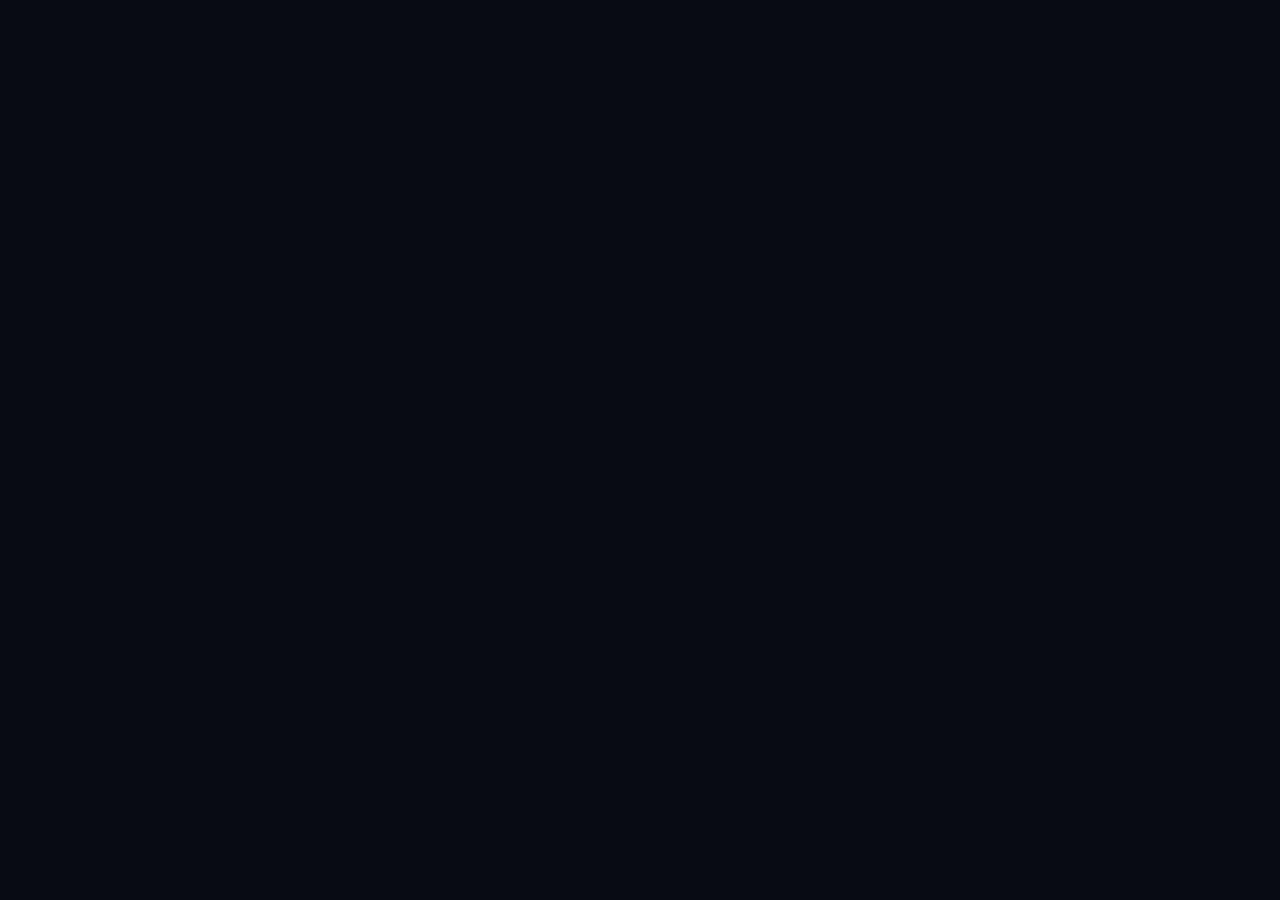
==== index.html @ ddbfd96e "Add portfolio site: home, about, skills, experience, services, contact" ====
<!DOCTYPE html>
<html lang="en">
<head>
  <meta charset="UTF-8" />
  <meta http-equiv="refresh" content="0; url=home/index.html" />
  <meta name="viewport" content="width=device-width, initial-scale=1.0" />
  <title>Sambit Kumar Nayak</title>
  <link rel="canonical" href="home/index.html" />
</head>
<body style="margin:2rem;font-family:system-ui,sans-serif;background:#0a0e14;color:#c8d0d8">
  <p>Redirecting to <a href="home/index.html" style="color:#39ff88">./home</a>…</p>
</body>
</html>
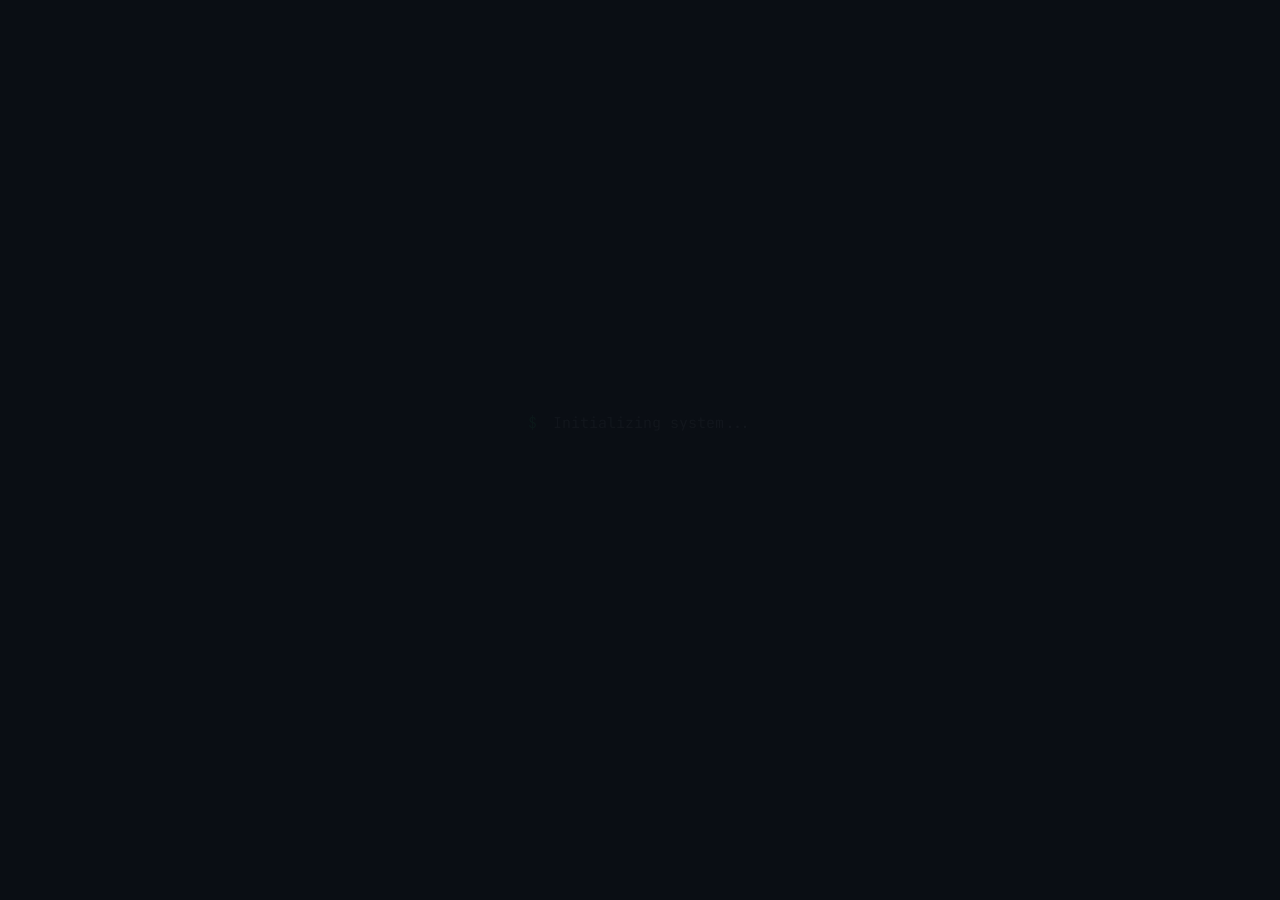
==== commit 7f5aa4b3: "Remove GitHub Pages canonical URLs and README links Made-with: Cursor" ====
(no text change in the page or its own stylesheets)
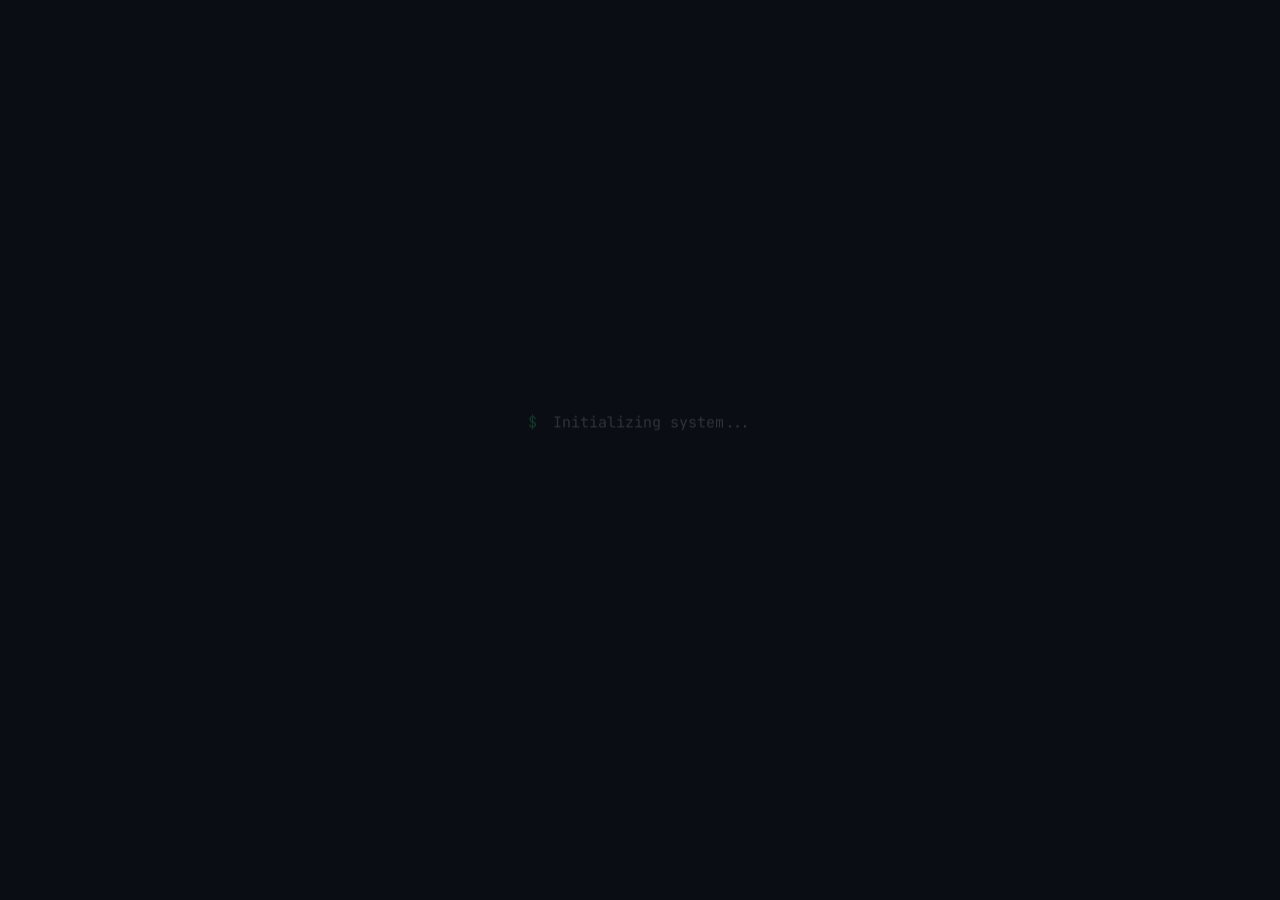
==== commit 4484ec64: "Add sambit.com canonical URLs; expand Vercel custom domain steps Made-with: Cursor" ====
--- a/index.html
+++ b/index.html
@@ -5,7 +5,7 @@
   <meta http-equiv="refresh" content="0; url=home/index.html" />
   <meta name="viewport" content="width=device-width, initial-scale=1.0" />
   <title>Sambit Kumar Nayak</title>
-  <link rel="canonical" href="home/index.html" />
+  <link rel="canonical" href="https://sambit.com/home/index.html" />
 </head>
 <body style="margin:2rem;font-family:system-ui,sans-serif;background:#0a0e14;color:#c8d0d8">
   <p>Redirecting to <a href="home/index.html" style="color:#39ff88">./home</a>…</p>
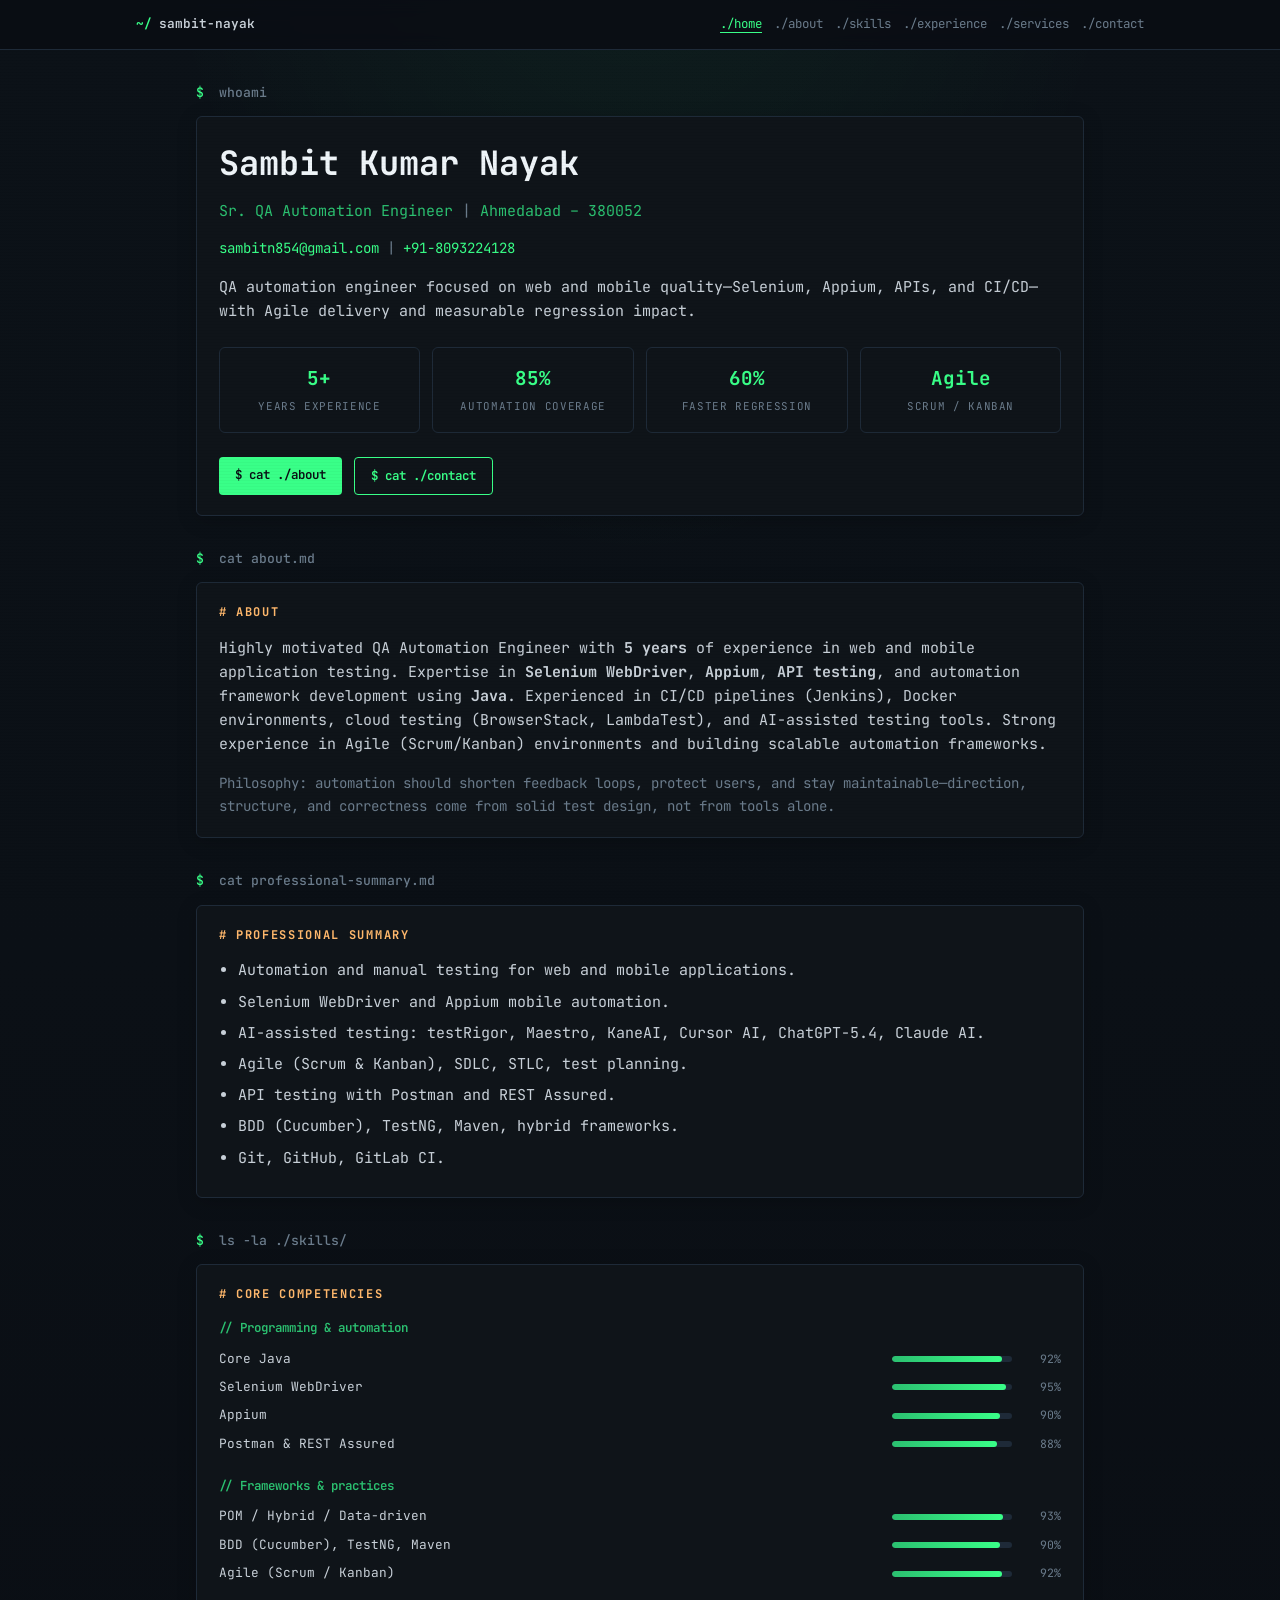
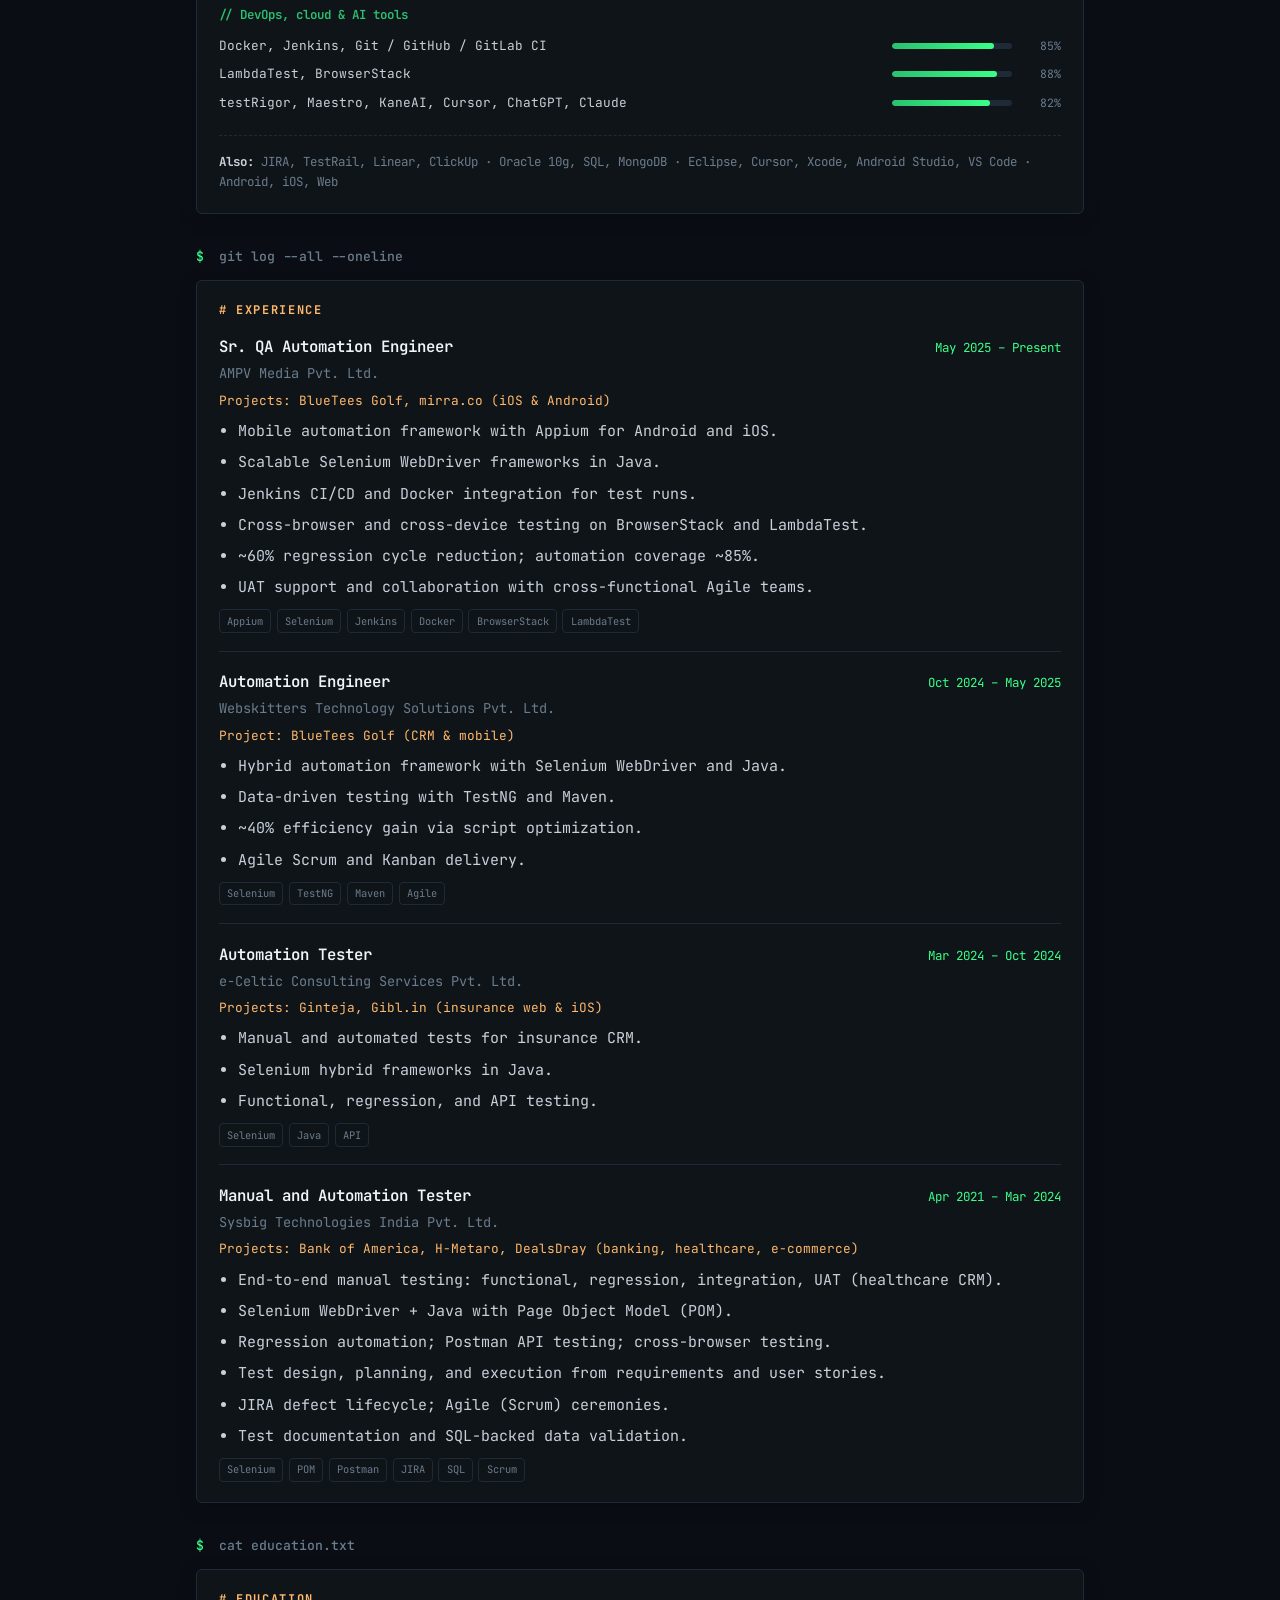
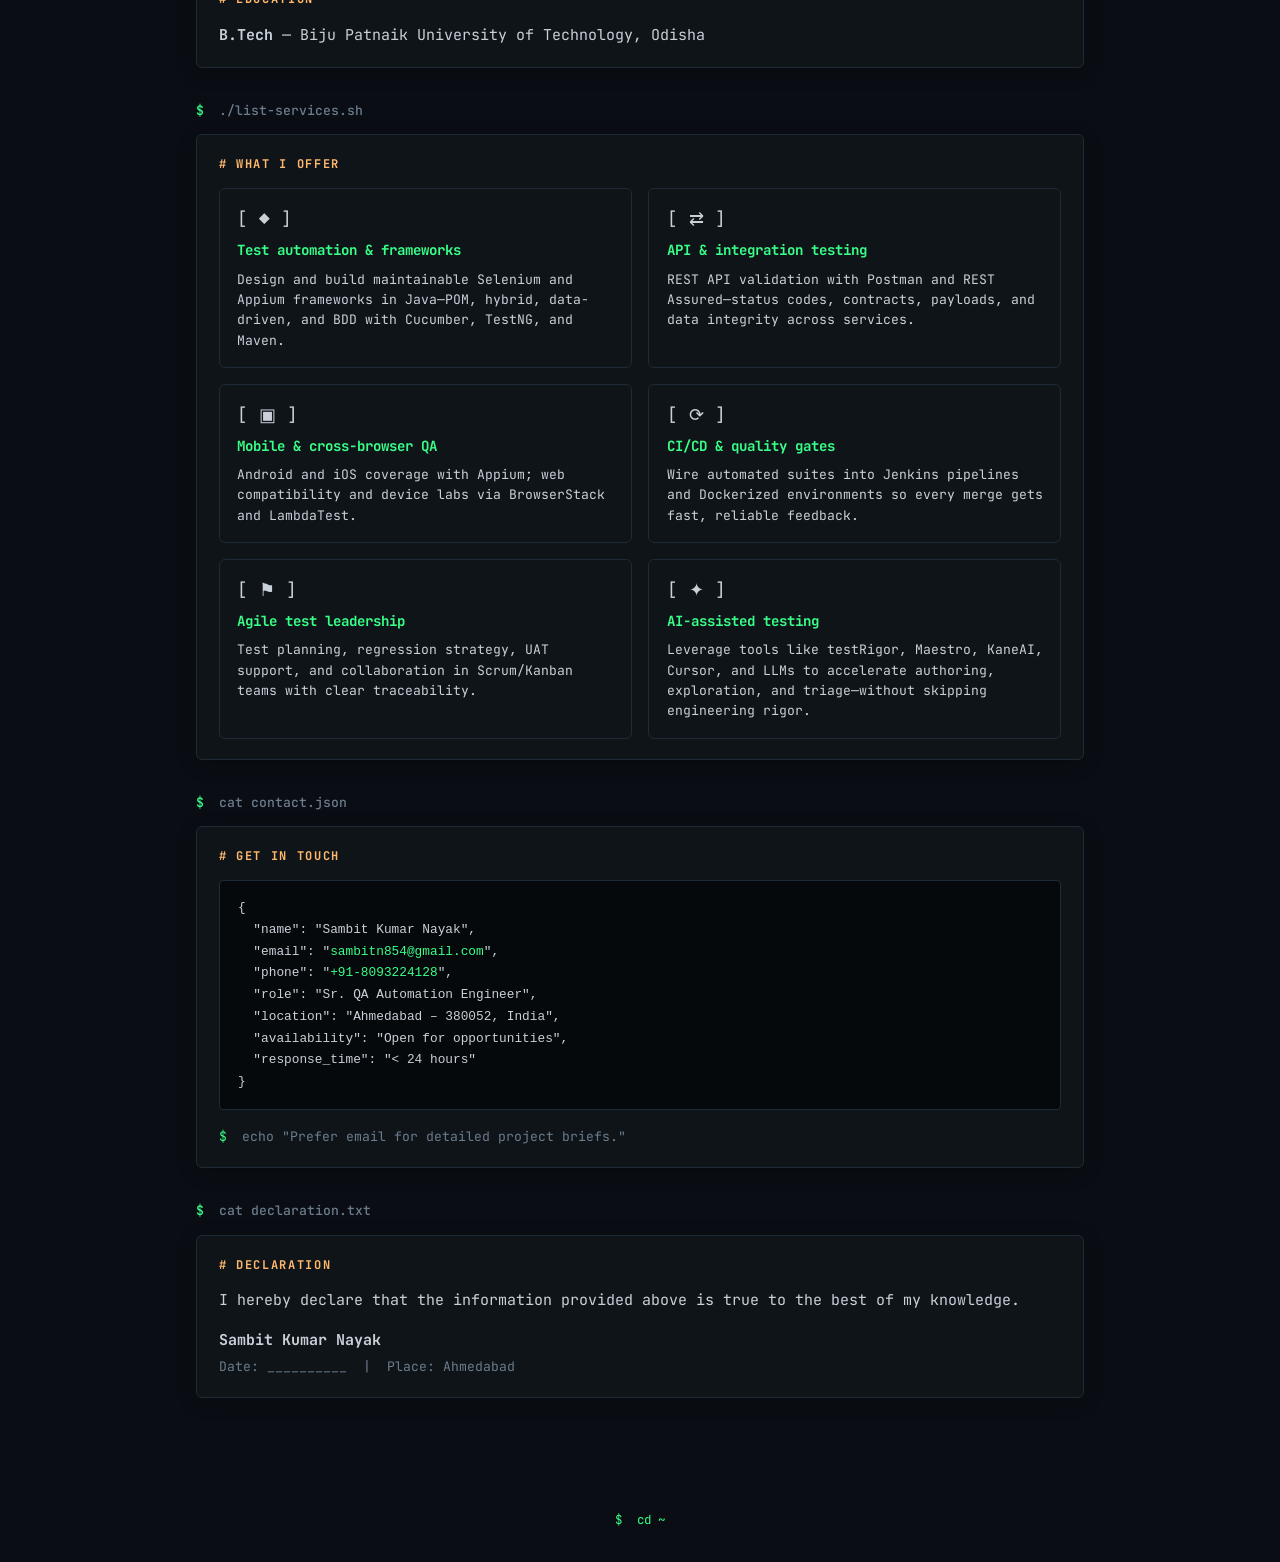
==== commit b619a7ef: "Single scrollable page: merge sections in index.html, hash nav, redirects Co-authored-by: Cursor <cu" ====
--- a/index.html
+++ b/index.html
@@ -2,12 +2,287 @@
 <html lang="en">
 <head>
   <meta charset="UTF-8" />
-  <meta http-equiv="refresh" content="0; url=home/index.html" />
   <meta name="viewport" content="width=device-width, initial-scale=1.0" />
-  <title>Sambit Kumar Nayak</title>
-  <link rel="canonical" href="https://sambit.com/home/index.html" />
+  <title>Sambit Kumar Nayak — Sr. QA Automation Engineer</title>
+  <link rel="canonical" href="https://sambit.com/" />
+  <link rel="preconnect" href="https://fonts.googleapis.com" />
+  <link rel="preconnect" href="https://fonts.gstatic.com" crossorigin />
+  <link href="https://fonts.googleapis.com/css2?family=JetBrains+Mono:wght@400;500;600;700&display=swap" rel="stylesheet" />
+  <link rel="stylesheet" href="assets/site.css" />
 </head>
-<body style="margin:2rem;font-family:system-ui,sans-serif;background:#0a0e14;color:#c8d0d8">
-  <p>Redirecting to <a href="home/index.html" style="color:#39ff88">./home</a>…</p>
+<body>
+  <div class="boot-overlay" id="boot" aria-hidden="true">
+    <div>
+      <p class="boot-line"><span class="prompt">$</span> Initializing system...</p>
+      <p class="boot-line"><span class="ok">Loading modules... [OK]</span></p>
+      <p class="boot-line"><span class="ok">Starting services... [OK]</span></p>
+    </div>
+  </div>
+  <div class="scanlines" aria-hidden="true"></div>
+
+  <header class="site-header">
+    <div class="site-header-inner">
+      <a class="brand" href="#home"><span class="prompt">~/</span>sambit-nayak</a>
+      <nav class="site-nav" aria-label="Primary">
+        <a href="#home" data-nav="home">./home</a>
+        <a href="#about" data-nav="about">./about</a>
+        <a href="#skills" data-nav="skills">./skills</a>
+        <a href="#experience" data-nav="experience">./experience</a>
+        <a href="#services" data-nav="services">./services</a>
+        <a href="#contact" data-nav="contact">./contact</a>
+      </nav>
+    </div>
+  </header>
+
+  <main class="wrap page-main">
+    <section id="home" class="page-section" aria-label="Home">
+      <p class="section-cmd"><span class="prompt">$</span> whoami</p>
+      <div class="panel">
+        <h1 class="hero-name">Sambit Kumar Nayak</h1>
+        <p class="hero-role">Sr. QA Automation Engineer <span class="muted">|</span> Ahmedabad – 380052</p>
+        <p class="hero-meta">
+          <a href="mailto:sambitn854@gmail.com">sambitn854@gmail.com</a>
+          <span class="muted"> | </span>
+          <a href="tel:+918093224128">+91-8093224128</a>
+        </p>
+        <p class="lead" style="margin-top:1rem">
+          QA automation engineer focused on web and mobile quality—Selenium, Appium, APIs, and CI/CD—with Agile delivery and measurable regression impact.
+        </p>
+        <div class="stats" aria-label="Highlights">
+          <div class="stat"><span class="stat-num">5+</span><span class="stat-label">Years experience</span></div>
+          <div class="stat"><span class="stat-num">85%</span><span class="stat-label">Automation coverage</span></div>
+          <div class="stat"><span class="stat-num">60%</span><span class="stat-label">Faster regression</span></div>
+          <div class="stat"><span class="stat-num">Agile</span><span class="stat-label">Scrum / Kanban</span></div>
+        </div>
+        <div class="cta-row">
+          <a class="btn" href="#about">$ cat ./about</a>
+          <a class="btn btn-ghost" href="#contact">$ cat ./contact</a>
+        </div>
+      </div>
+    </section>
+
+    <section id="about" class="page-section" aria-label="About">
+      <p class="section-cmd"><span class="prompt">$</span> cat about.md</p>
+      <div class="panel">
+        <h2 class="hash-title"># About</h2>
+        <p class="lead">
+          Highly motivated QA Automation Engineer with <strong>5 years</strong> of experience in web and mobile application testing.
+          Expertise in <strong>Selenium WebDriver</strong>, <strong>Appium</strong>, <strong>API testing</strong>, and automation framework development using <strong>Java</strong>.
+          Experienced in CI/CD pipelines (Jenkins), Docker environments, cloud testing (BrowserStack, LambdaTest), and AI-assisted testing tools.
+          Strong experience in Agile (Scrum/Kanban) environments and building scalable automation frameworks.
+        </p>
+        <p class="lead" style="margin-top:1rem;color:var(--muted);font-size:0.88rem">
+          Philosophy: automation should shorten feedback loops, protect users, and stay maintainable—direction, structure, and correctness come from solid test design, not from tools alone.
+        </p>
+      </div>
+
+      <p class="section-cmd"><span class="prompt">$</span> cat professional-summary.md</p>
+      <div class="panel">
+        <h2 class="hash-title"># Professional summary</h2>
+        <ul class="bullet-list">
+          <li>Automation and manual testing for web and mobile applications.</li>
+          <li>Selenium WebDriver and Appium mobile automation.</li>
+          <li>AI-assisted testing: testRigor, Maestro, KaneAI, Cursor AI, ChatGPT-5.4, Claude AI.</li>
+          <li>Agile (Scrum &amp; Kanban), SDLC, STLC, test planning.</li>
+          <li>API testing with Postman and REST Assured.</li>
+          <li>BDD (Cucumber), TestNG, Maven, hybrid frameworks.</li>
+          <li>Git, GitHub, GitLab CI.</li>
+        </ul>
+      </div>
+    </section>
+
+    <section id="skills" class="page-section" aria-label="Skills">
+      <p class="section-cmd"><span class="prompt">$</span> ls -la ./skills/</p>
+      <div class="panel">
+        <h2 class="hash-title"># Core competencies</h2>
+
+        <div class="skill-group">
+          <h3 class="skill-group-title">// Programming &amp; automation</h3>
+          <div class="skill-bar"><span class="skill-name">Core Java</span><div class="bar"><i style="width:92%"></i></div><span class="pct">92%</span></div>
+          <div class="skill-bar"><span class="skill-name">Selenium WebDriver</span><div class="bar"><i style="width:95%"></i></div><span class="pct">95%</span></div>
+          <div class="skill-bar"><span class="skill-name">Appium</span><div class="bar"><i style="width:90%"></i></div><span class="pct">90%</span></div>
+          <div class="skill-bar"><span class="skill-name">Postman &amp; REST Assured</span><div class="bar"><i style="width:88%"></i></div><span class="pct">88%</span></div>
+        </div>
+
+        <div class="skill-group">
+          <h3 class="skill-group-title">// Frameworks &amp; practices</h3>
+          <div class="skill-bar"><span class="skill-name">POM / Hybrid / Data-driven</span><div class="bar"><i style="width:93%"></i></div><span class="pct">93%</span></div>
+          <div class="skill-bar"><span class="skill-name">BDD (Cucumber), TestNG, Maven</span><div class="bar"><i style="width:90%"></i></div><span class="pct">90%</span></div>
+          <div class="skill-bar"><span class="skill-name">Agile (Scrum / Kanban)</span><div class="bar"><i style="width:92%"></i></div><span class="pct">92%</span></div>
+        </div>
+
+        <div class="skill-group">
+          <h3 class="skill-group-title">// DevOps, cloud &amp; AI tools</h3>
+          <div class="skill-bar"><span class="skill-name">Docker, Jenkins, Git / GitHub / GitLab CI</span><div class="bar"><i style="width:85%"></i></div><span class="pct">85%</span></div>
+          <div class="skill-bar"><span class="skill-name">LambdaTest, BrowserStack</span><div class="bar"><i style="width:88%"></i></div><span class="pct">88%</span></div>
+          <div class="skill-bar"><span class="skill-name">testRigor, Maestro, KaneAI, Cursor, ChatGPT, Claude</span><div class="bar"><i style="width:82%"></i></div><span class="pct">82%</span></div>
+        </div>
+
+        <p class="muted" style="margin:0;font-size:0.78rem;line-height:1.65;border-top:1px dashed var(--border);padding-top:1rem">
+          <strong style="color:var(--text)">Also:</strong> JIRA, TestRail, Linear, ClickUp · Oracle 10g, SQL, MongoDB · Eclipse, Cursor, Xcode, Android Studio, VS Code · Android, iOS, Web
+        </p>
+      </div>
+    </section>
+
+    <section id="experience" class="page-section" aria-label="Experience">
+      <p class="section-cmd"><span class="prompt">$</span> git log --all --oneline</p>
+      <div class="panel">
+        <h2 class="hash-title"># Experience</h2>
+
+        <article class="job">
+          <div class="job-head">
+            <h3 class="job-title">Sr. QA Automation Engineer</h3>
+            <p class="job-dates">May 2025 – Present</p>
+          </div>
+          <p class="job-co">AMPV Media Pvt. Ltd.</p>
+          <p class="job-proj">Projects: BlueTees Golf, mirra.co (iOS &amp; Android)</p>
+          <ul class="bullet-list">
+            <li>Mobile automation framework with Appium for Android and iOS.</li>
+            <li>Scalable Selenium WebDriver frameworks in Java.</li>
+            <li>Jenkins CI/CD and Docker integration for test runs.</li>
+            <li>Cross-browser and cross-device testing on BrowserStack and LambdaTest.</li>
+            <li>~60% regression cycle reduction; automation coverage ~85%.</li>
+            <li>UAT support and collaboration with cross-functional Agile teams.</li>
+          </ul>
+          <div class="tag-row">
+            <span class="tag">Appium</span><span class="tag">Selenium</span><span class="tag">Jenkins</span><span class="tag">Docker</span><span class="tag">BrowserStack</span><span class="tag">LambdaTest</span>
+          </div>
+        </article>
+
+        <article class="job">
+          <div class="job-head">
+            <h3 class="job-title">Automation Engineer</h3>
+            <p class="job-dates">Oct 2024 – May 2025</p>
+          </div>
+          <p class="job-co">Webskitters Technology Solutions Pvt. Ltd.</p>
+          <p class="job-proj">Project: BlueTees Golf (CRM &amp; mobile)</p>
+          <ul class="bullet-list">
+            <li>Hybrid automation framework with Selenium WebDriver and Java.</li>
+            <li>Data-driven testing with TestNG and Maven.</li>
+            <li>~40% efficiency gain via script optimization.</li>
+            <li>Agile Scrum and Kanban delivery.</li>
+          </ul>
+          <div class="tag-row">
+            <span class="tag">Selenium</span><span class="tag">TestNG</span><span class="tag">Maven</span><span class="tag">Agile</span>
+          </div>
+        </article>
+
+        <article class="job">
+          <div class="job-head">
+            <h3 class="job-title">Automation Tester</h3>
+            <p class="job-dates">Mar 2024 – Oct 2024</p>
+          </div>
+          <p class="job-co">e-Celtic Consulting Services Pvt. Ltd.</p>
+          <p class="job-proj">Projects: Ginteja, Gibl.in (insurance web &amp; iOS)</p>
+          <ul class="bullet-list">
+            <li>Manual and automated tests for insurance CRM.</li>
+            <li>Selenium hybrid frameworks in Java.</li>
+            <li>Functional, regression, and API testing.</li>
+          </ul>
+          <div class="tag-row">
+            <span class="tag">Selenium</span><span class="tag">Java</span><span class="tag">API</span>
+          </div>
+        </article>
+
+        <article class="job">
+          <div class="job-head">
+            <h3 class="job-title">Manual and Automation Tester</h3>
+            <p class="job-dates">Apr 2021 – Mar 2024</p>
+          </div>
+          <p class="job-co">Sysbig Technologies India Pvt. Ltd.</p>
+          <p class="job-proj">Projects: Bank of America, H-Metaro, DealsDray (banking, healthcare, e-commerce)</p>
+          <ul class="bullet-list">
+            <li>End-to-end manual testing: functional, regression, integration, UAT (healthcare CRM).</li>
+            <li>Selenium WebDriver + Java with Page Object Model (POM).</li>
+            <li>Regression automation; Postman API testing; cross-browser testing.</li>
+            <li>Test design, planning, and execution from requirements and user stories.</li>
+            <li>JIRA defect lifecycle; Agile (Scrum) ceremonies.</li>
+            <li>Test documentation and SQL-backed data validation.</li>
+          </ul>
+          <div class="tag-row">
+            <span class="tag">Selenium</span><span class="tag">POM</span><span class="tag">Postman</span><span class="tag">JIRA</span><span class="tag">SQL</span><span class="tag">Scrum</span>
+          </div>
+        </article>
+      </div>
+
+      <p class="section-cmd"><span class="prompt">$</span> cat education.txt</p>
+      <div class="panel">
+        <h2 class="hash-title"># Education</h2>
+        <p class="lead"><strong>B.Tech</strong> — Biju Patnaik University of Technology, Odisha</p>
+      </div>
+    </section>
+
+    <section id="services" class="page-section" aria-label="Services">
+      <p class="section-cmd"><span class="prompt">$</span> ./list-services.sh</p>
+      <div class="panel">
+        <h2 class="hash-title"># What I offer</h2>
+        <div class="service-grid">
+          <div class="service-card">
+            <span class="service-icon" aria-hidden="true">[ ◆ ]</span>
+            <h3>Test automation &amp; frameworks</h3>
+            <p>Design and build maintainable Selenium and Appium frameworks in Java—POM, hybrid, data-driven, and BDD with Cucumber, TestNG, and Maven.</p>
+          </div>
+          <div class="service-card">
+            <span class="service-icon" aria-hidden="true">[ ⇄ ]</span>
+            <h3>API &amp; integration testing</h3>
+            <p>REST API validation with Postman and REST Assured—status codes, contracts, payloads, and data integrity across services.</p>
+          </div>
+          <div class="service-card">
+            <span class="service-icon" aria-hidden="true">[ ▣ ]</span>
+            <h3>Mobile &amp; cross-browser QA</h3>
+            <p>Android and iOS coverage with Appium; web compatibility and device labs via BrowserStack and LambdaTest.</p>
+          </div>
+          <div class="service-card">
+            <span class="service-icon" aria-hidden="true">[ ⟳ ]</span>
+            <h3>CI/CD &amp; quality gates</h3>
+            <p>Wire automated suites into Jenkins pipelines and Dockerized environments so every merge gets fast, reliable feedback.</p>
+          </div>
+          <div class="service-card">
+            <span class="service-icon" aria-hidden="true">[ ⚑ ]</span>
+            <h3>Agile test leadership</h3>
+            <p>Test planning, regression strategy, UAT support, and collaboration in Scrum/Kanban teams with clear traceability.</p>
+          </div>
+          <div class="service-card">
+            <span class="service-icon" aria-hidden="true">[ ✦ ]</span>
+            <h3>AI-assisted testing</h3>
+            <p>Leverage tools like testRigor, Maestro, KaneAI, Cursor, and LLMs to accelerate authoring, exploration, and triage—without skipping engineering rigor.</p>
+          </div>
+        </div>
+      </div>
+    </section>
+
+    <section id="contact" class="page-section" aria-label="Contact">
+      <p class="section-cmd"><span class="prompt">$</span> cat contact.json</p>
+      <div class="panel">
+        <h2 class="hash-title"># Get in touch</h2>
+        <pre class="json-block"><code>{
+  "name": "Sambit Kumar Nayak",
+  "email": "<a href="mailto:sambitn854@gmail.com">sambitn854@gmail.com</a>",
+  "phone": "<a href="tel:+918093224128">+91-8093224128</a>",
+  "role": "Sr. QA Automation Engineer",
+  "location": "Ahmedabad – 380052, India",
+  "availability": "Open for opportunities",
+  "response_time": "&lt; 24 hours"
+}</code></pre>
+        <p class="muted" style="margin:1rem 0 0;font-size:0.82rem">
+          <span class="prompt">$</span> echo "Prefer email for detailed project briefs."
+        </p>
+      </div>
+
+      <p class="section-cmd"><span class="prompt">$</span> cat declaration.txt</p>
+      <div class="panel">
+        <h2 class="hash-title"># Declaration</h2>
+        <p class="lead">I hereby declare that the information provided above is true to the best of my knowledge.</p>
+        <p style="margin:1rem 0 0.25rem"><strong>Sambit Kumar Nayak</strong></p>
+        <p class="muted" style="margin:0;font-size:0.82rem">Date: __________ &nbsp;|&nbsp; Place: Ahmedabad</p>
+      </div>
+    </section>
+  </main>
+
+  <footer class="site-footer">
+    <a href="#home"><span class="prompt">$</span> cd ~</a>
+  </footer>
+
+  <script src="assets/site.js"></script>
 </body>
 </html>
--- a/assets/site.css
+++ b/assets/site.css
@@ -0,0 +1,500 @@
+:root {
+  --bg: #0a0e14;
+  --bg-panel: #0f1419;
+  --border: #1e2a38;
+  --text: #c8d0d8;
+  --muted: #6b7c8c;
+  --accent: #39ff88;
+  --accent-dim: #2bc070;
+  --accent-glow: rgba(57, 255, 136, 0.1);
+  --gold: #ffb86c;
+  --font: "JetBrains Mono", ui-monospace, SFMono-Regular, monospace;
+}
+
+*,
+*::before,
+*::after {
+  box-sizing: border-box;
+}
+
+html {
+  scroll-behavior: smooth;
+  scroll-padding-top: 4.25rem;
+}
+
+body {
+  margin: 0;
+  min-height: 100vh;
+  font-family: var(--font);
+  font-size: 15px;
+  line-height: 1.6;
+  color: var(--text);
+  background: var(--bg);
+  background-image:
+    radial-gradient(ellipse 100% 60% at 50% -15%, var(--accent-glow), transparent 45%),
+    linear-gradient(180deg, #0c1218 0%, var(--bg) 40%);
+}
+
+a {
+  color: var(--accent);
+  text-decoration: none;
+}
+
+a:hover {
+  color: #7dffaf;
+  text-decoration: underline;
+}
+
+.muted {
+  color: var(--muted);
+}
+
+.prompt {
+  color: var(--accent);
+  margin-right: 0.45rem;
+  user-select: none;
+}
+
+.scanlines {
+  pointer-events: none;
+  position: fixed;
+  inset: 0;
+  z-index: 50;
+  opacity: 0.025;
+  background: repeating-linear-gradient(
+    0deg,
+    transparent,
+    transparent 2px,
+    #000 2px,
+    #000 3px
+  );
+}
+
+/* Nav */
+.site-header {
+  position: sticky;
+  top: 0;
+  z-index: 100;
+  border-bottom: 1px solid var(--border);
+  background: rgba(10, 14, 20, 0.92);
+  backdrop-filter: blur(8px);
+}
+
+.site-header-inner {
+  max-width: 1040px;
+  margin: 0 auto;
+  padding: 0.65rem 1rem;
+  display: flex;
+  flex-wrap: wrap;
+  align-items: center;
+  justify-content: space-between;
+  gap: 0.75rem;
+}
+
+.brand {
+  font-size: 0.8rem;
+  font-weight: 600;
+  color: var(--text);
+}
+
+.brand span {
+  color: var(--accent);
+}
+
+.site-nav {
+  display: flex;
+  flex-wrap: wrap;
+  gap: 0.35rem 0.75rem;
+  font-size: 0.78rem;
+}
+
+.site-nav a {
+  color: var(--muted);
+  padding: 0.25rem 0;
+}
+
+.site-nav a:hover {
+  color: var(--accent);
+}
+
+.site-nav a.is-active {
+  color: var(--accent);
+  text-decoration: underline;
+  text-underline-offset: 4px;
+}
+
+.wrap {
+  max-width: 920px;
+  margin: 0 auto;
+  padding: 2rem 1rem 3rem;
+}
+
+.page-main {
+  padding-bottom: 4rem;
+}
+
+.page-section {
+  scroll-margin-top: 4.25rem;
+}
+
+.page-section + .page-section {
+  margin-top: 0.5rem;
+}
+
+.section-cmd {
+  font-size: 0.82rem;
+  font-weight: 500;
+  color: var(--muted);
+  margin: 0 0 0.85rem;
+}
+
+.panel {
+  background: var(--bg-panel);
+  border: 1px solid var(--border);
+  border-radius: 6px;
+  padding: 1.25rem 1.35rem;
+  margin-bottom: 2rem;
+  box-shadow: 0 4px 20px rgba(0, 0, 0, 0.2);
+}
+
+.hash-title {
+  margin: 0 0 0.85rem;
+  font-size: 0.75rem;
+  font-weight: 700;
+  letter-spacing: 0.14em;
+  text-transform: uppercase;
+  color: var(--gold);
+}
+
+.lead {
+  margin: 0;
+}
+
+.hero-name {
+  margin: 0;
+  font-size: clamp(1.6rem, 4vw, 2.1rem);
+  font-weight: 700;
+  color: #eef4f8;
+}
+
+.hero-role {
+  margin: 0.5rem 0 0;
+  color: var(--accent-dim);
+}
+
+.hero-meta {
+  margin: 0.85rem 0 0;
+  font-size: 0.88rem;
+}
+
+.stats {
+  display: grid;
+  grid-template-columns: repeat(4, 1fr);
+  gap: 0.75rem;
+  margin-top: 1.5rem;
+}
+
+@media (max-width: 640px) {
+  .stats {
+    grid-template-columns: repeat(2, 1fr);
+  }
+}
+
+.stat {
+  border: 1px solid var(--border);
+  border-radius: 6px;
+  padding: 0.9rem;
+  text-align: center;
+}
+
+.stat-num {
+  display: block;
+  font-size: 1.2rem;
+  font-weight: 700;
+  color: var(--accent);
+}
+
+.stat-label {
+  font-size: 0.68rem;
+  color: var(--muted);
+  text-transform: uppercase;
+  letter-spacing: 0.06em;
+}
+
+.bullet-list {
+  margin: 0;
+  padding-left: 1.2rem;
+}
+
+.bullet-list li {
+  margin-bottom: 0.45rem;
+}
+
+/* Skills */
+.skill-group {
+  margin-bottom: 1.35rem;
+}
+
+.skill-group:last-child {
+  margin-bottom: 0;
+}
+
+.skill-group-title {
+  margin: 0 0 0.65rem;
+  font-size: 0.78rem;
+  font-weight: 600;
+  color: var(--accent-dim);
+}
+
+.skill-bar {
+  display: grid;
+  grid-template-columns: minmax(0, 1fr) minmax(80px, 120px) 40px;
+  align-items: center;
+  gap: 0.6rem;
+  margin-bottom: 0.5rem;
+}
+
+@media (max-width: 520px) {
+  .skill-bar {
+    grid-template-columns: 1fr;
+  }
+
+  .skill-bar .pct {
+    justify-self: start;
+  }
+}
+
+.skill-name {
+  font-size: 0.8rem;
+}
+
+.bar {
+  height: 6px;
+  background: var(--border);
+  border-radius: 3px;
+  overflow: hidden;
+}
+
+.bar i {
+  display: block;
+  height: 100%;
+  background: linear-gradient(90deg, var(--accent-dim), var(--accent));
+  border-radius: 3px;
+}
+
+.pct {
+  font-size: 0.72rem;
+  color: var(--muted);
+  text-align: right;
+}
+
+/* Experience */
+.job {
+  padding: 1.1rem 0;
+  border-bottom: 1px solid var(--border);
+}
+
+.job:first-of-type {
+  padding-top: 0;
+}
+
+.job:last-child {
+  border-bottom: none;
+  padding-bottom: 0;
+}
+
+.job-head {
+  display: flex;
+  flex-wrap: wrap;
+  justify-content: space-between;
+  gap: 0.35rem 1rem;
+  align-items: baseline;
+}
+
+.job-title {
+  margin: 0;
+  font-size: 0.98rem;
+  font-weight: 600;
+  color: #eef4f8;
+}
+
+.job-dates {
+  margin: 0;
+  font-size: 0.78rem;
+  color: var(--accent);
+}
+
+.job-co {
+  margin: 0.25rem 0 0;
+  font-size: 0.85rem;
+  color: var(--muted);
+}
+
+.job-proj {
+  margin: 0.35rem 0 0.5rem;
+  font-size: 0.8rem;
+  color: var(--gold);
+}
+
+.tag-row {
+  display: flex;
+  flex-wrap: wrap;
+  gap: 0.35rem;
+  margin-top: 0.65rem;
+}
+
+.tag {
+  font-size: 0.65rem;
+  padding: 0.15rem 0.45rem;
+  border: 1px solid var(--border);
+  border-radius: 4px;
+  color: var(--muted);
+}
+
+/* Services grid */
+.service-grid {
+  display: grid;
+  gap: 1rem;
+}
+
+@media (min-width: 560px) {
+  .service-grid {
+    grid-template-columns: repeat(2, 1fr);
+  }
+}
+
+.service-card {
+  border: 1px solid var(--border);
+  border-radius: 6px;
+  padding: 1rem 1.1rem;
+  background: rgba(15, 20, 25, 0.6);
+}
+
+.service-card h3 {
+  margin: 0 0 0.5rem;
+  font-size: 0.88rem;
+  color: var(--accent);
+}
+
+.service-card p {
+  margin: 0;
+  font-size: 0.82rem;
+  color: var(--text);
+  line-height: 1.55;
+}
+
+.service-icon {
+  font-size: 1.1rem;
+  margin-bottom: 0.35rem;
+  display: block;
+}
+
+/* Contact JSON */
+.json-block {
+  margin: 0;
+  padding: 1rem 1.15rem;
+  font-size: 0.8rem;
+  line-height: 1.7;
+  overflow-x: auto;
+  background: #06090c;
+  border-radius: 4px;
+  border: 1px solid var(--border);
+}
+
+.site-footer {
+  max-width: 920px;
+  margin: 0 auto;
+  padding: 1rem 1rem 2rem;
+  font-size: 0.78rem;
+  color: var(--muted);
+  text-align: center;
+}
+
+/* Boot overlay (home only) */
+.boot-overlay {
+  position: fixed;
+  inset: 0;
+  z-index: 200;
+  display: flex;
+  align-items: center;
+  justify-content: center;
+  background: var(--bg);
+  transition: opacity 0.45s ease, visibility 0.45s ease;
+}
+
+.boot-overlay.done {
+  opacity: 0;
+  visibility: hidden;
+  pointer-events: none;
+}
+
+.boot-line {
+  margin: 0;
+  line-height: 2;
+  opacity: 0;
+  animation: bootFade 0.35s ease forwards;
+}
+
+.boot-line:nth-child(1) {
+  animation-delay: 0.08s;
+}
+
+.boot-line:nth-child(2) {
+  animation-delay: 0.45s;
+}
+
+.boot-line:nth-child(3) {
+  animation-delay: 0.8s;
+}
+
+.ok {
+  color: var(--accent);
+}
+
+@keyframes bootFade {
+  from {
+    opacity: 0;
+    transform: translateY(3px);
+  }
+
+  to {
+    opacity: 1;
+    transform: translateY(0);
+  }
+}
+
+.cta-row {
+  margin-top: 1.5rem;
+  display: flex;
+  flex-wrap: wrap;
+  gap: 0.75rem;
+}
+
+.btn {
+  display: inline-block;
+  padding: 0.5rem 1rem;
+  font-family: var(--font);
+  font-size: 0.78rem;
+  font-weight: 600;
+  color: var(--bg);
+  background: var(--accent);
+  border-radius: 4px;
+  border: none;
+  cursor: pointer;
+}
+
+.btn:hover {
+  filter: brightness(1.08);
+  text-decoration: none;
+  color: var(--bg);
+}
+
+.btn-ghost {
+  background: transparent;
+  color: var(--accent);
+  border: 1px solid var(--accent);
+}
+
+.btn-ghost:hover {
+  background: rgba(57, 255, 136, 0.08);
+}
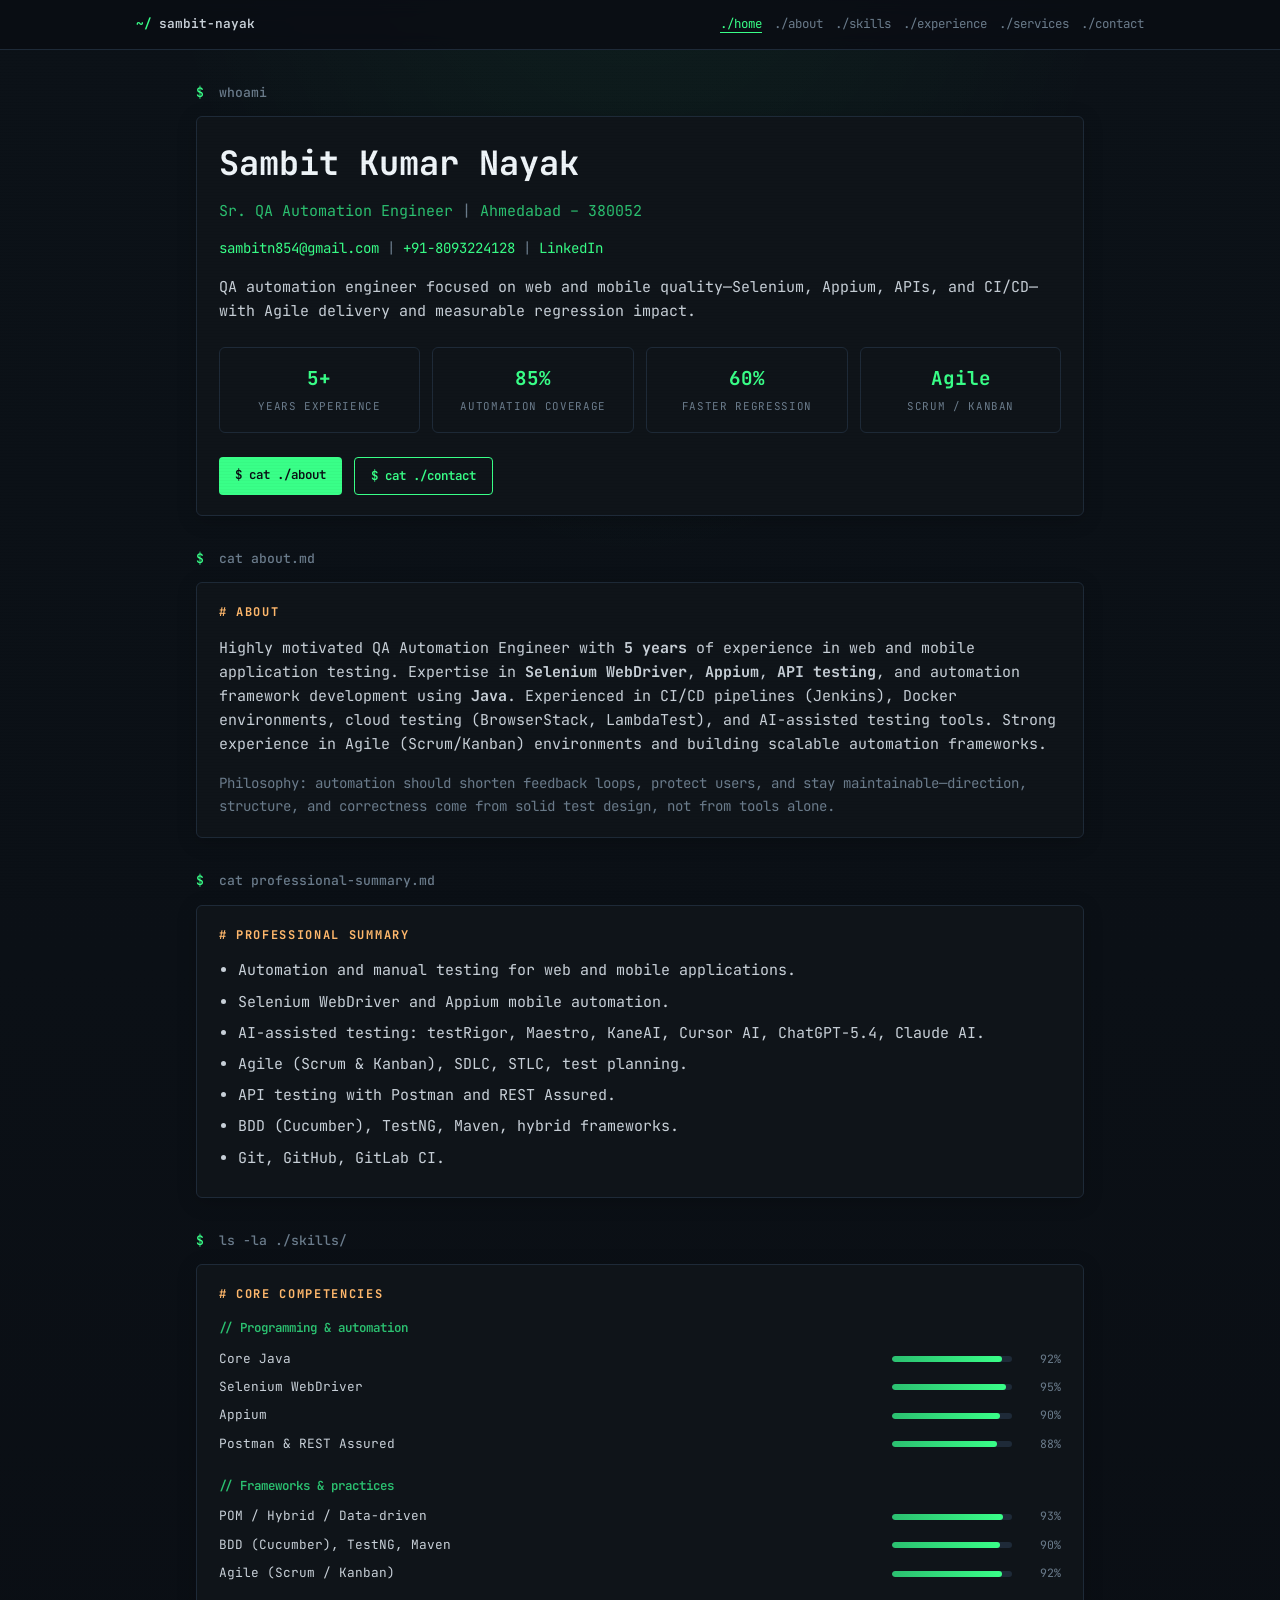
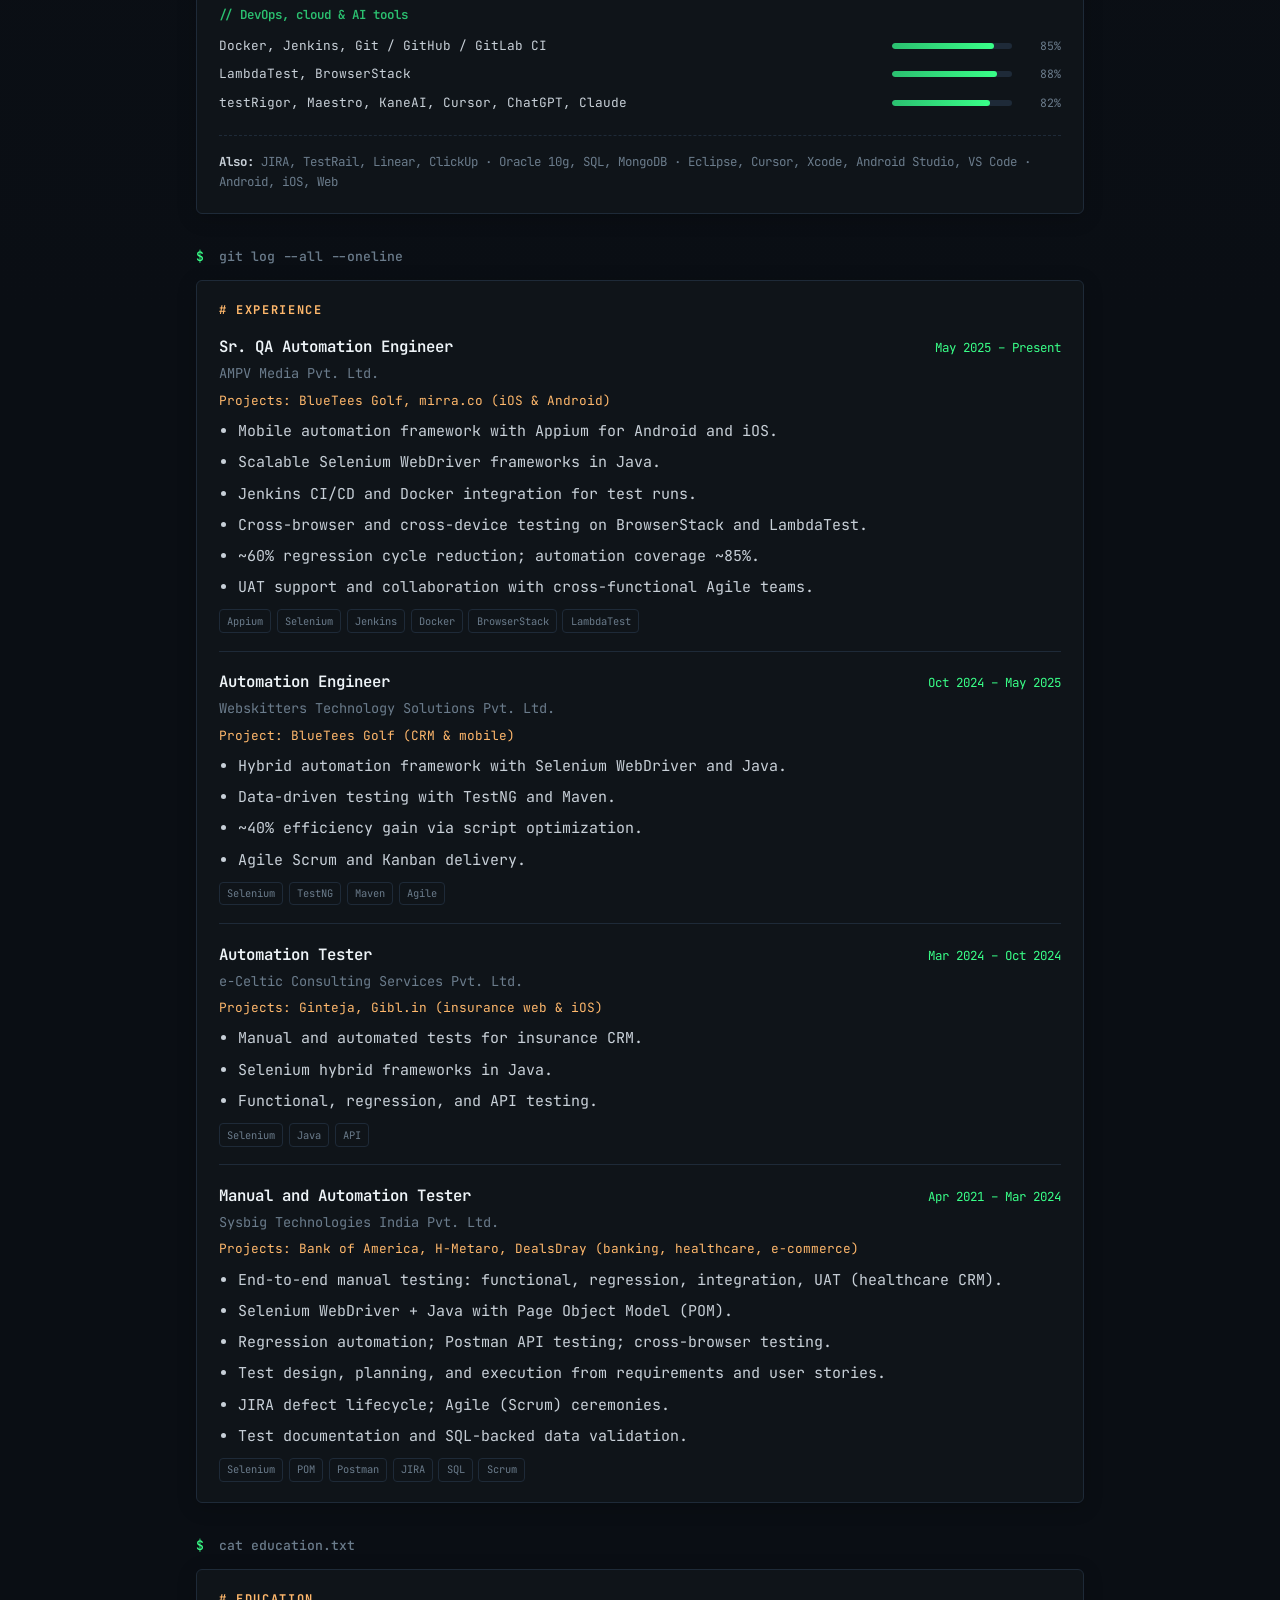
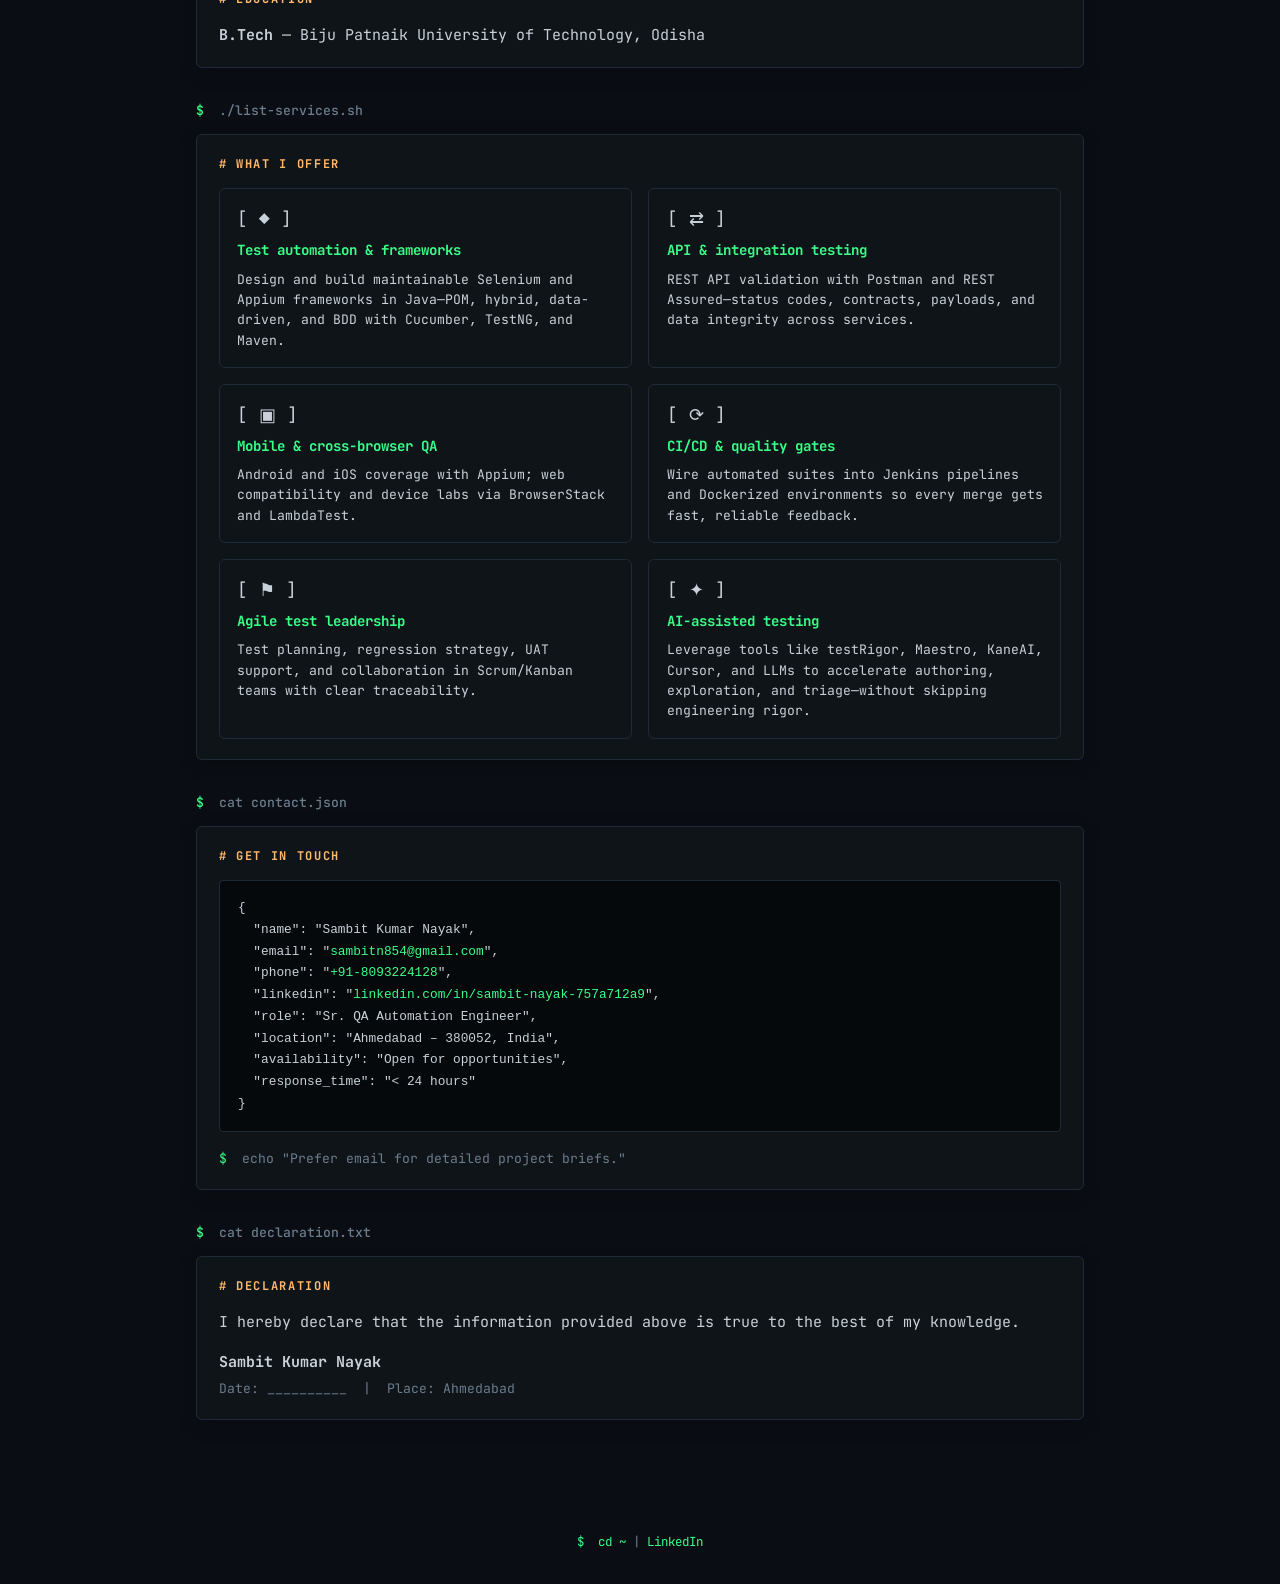
==== commit 7e23860f: "Add LinkedIn profile link (hero, contact JSON, footer) Co-authored-by: Cursor <cursoragent@cursor.co" ====
--- a/index.html
+++ b/index.html
@@ -44,6 +44,8 @@
           <a href="mailto:sambitn854@gmail.com">sambitn854@gmail.com</a>
           <span class="muted"> | </span>
           <a href="tel:+918093224128">+91-8093224128</a>
+          <span class="muted"> | </span>
+          <a href="https://www.linkedin.com/in/sambit-nayak-757a712a9" target="_blank" rel="noopener noreferrer">LinkedIn</a>
         </p>
         <p class="lead" style="margin-top:1rem">
           QA automation engineer focused on web and mobile quality—Selenium, Appium, APIs, and CI/CD—with Agile delivery and measurable regression impact.
@@ -259,6 +261,7 @@
   "name": "Sambit Kumar Nayak",
   "email": "<a href="mailto:sambitn854@gmail.com">sambitn854@gmail.com</a>",
   "phone": "<a href="tel:+918093224128">+91-8093224128</a>",
+  "linkedin": "<a href="https://www.linkedin.com/in/sambit-nayak-757a712a9" target="_blank" rel="noopener noreferrer">linkedin.com/in/sambit-nayak-757a712a9</a>",
   "role": "Sr. QA Automation Engineer",
   "location": "Ahmedabad – 380052, India",
   "availability": "Open for opportunities",
@@ -281,6 +284,8 @@
 
   <footer class="site-footer">
     <a href="#home"><span class="prompt">$</span> cd ~</a>
+    <span class="muted"> | </span>
+    <a href="https://www.linkedin.com/in/sambit-nayak-757a712a9" target="_blank" rel="noopener noreferrer">LinkedIn</a>
   </footer>
 
   <script src="assets/site.js"></script>
